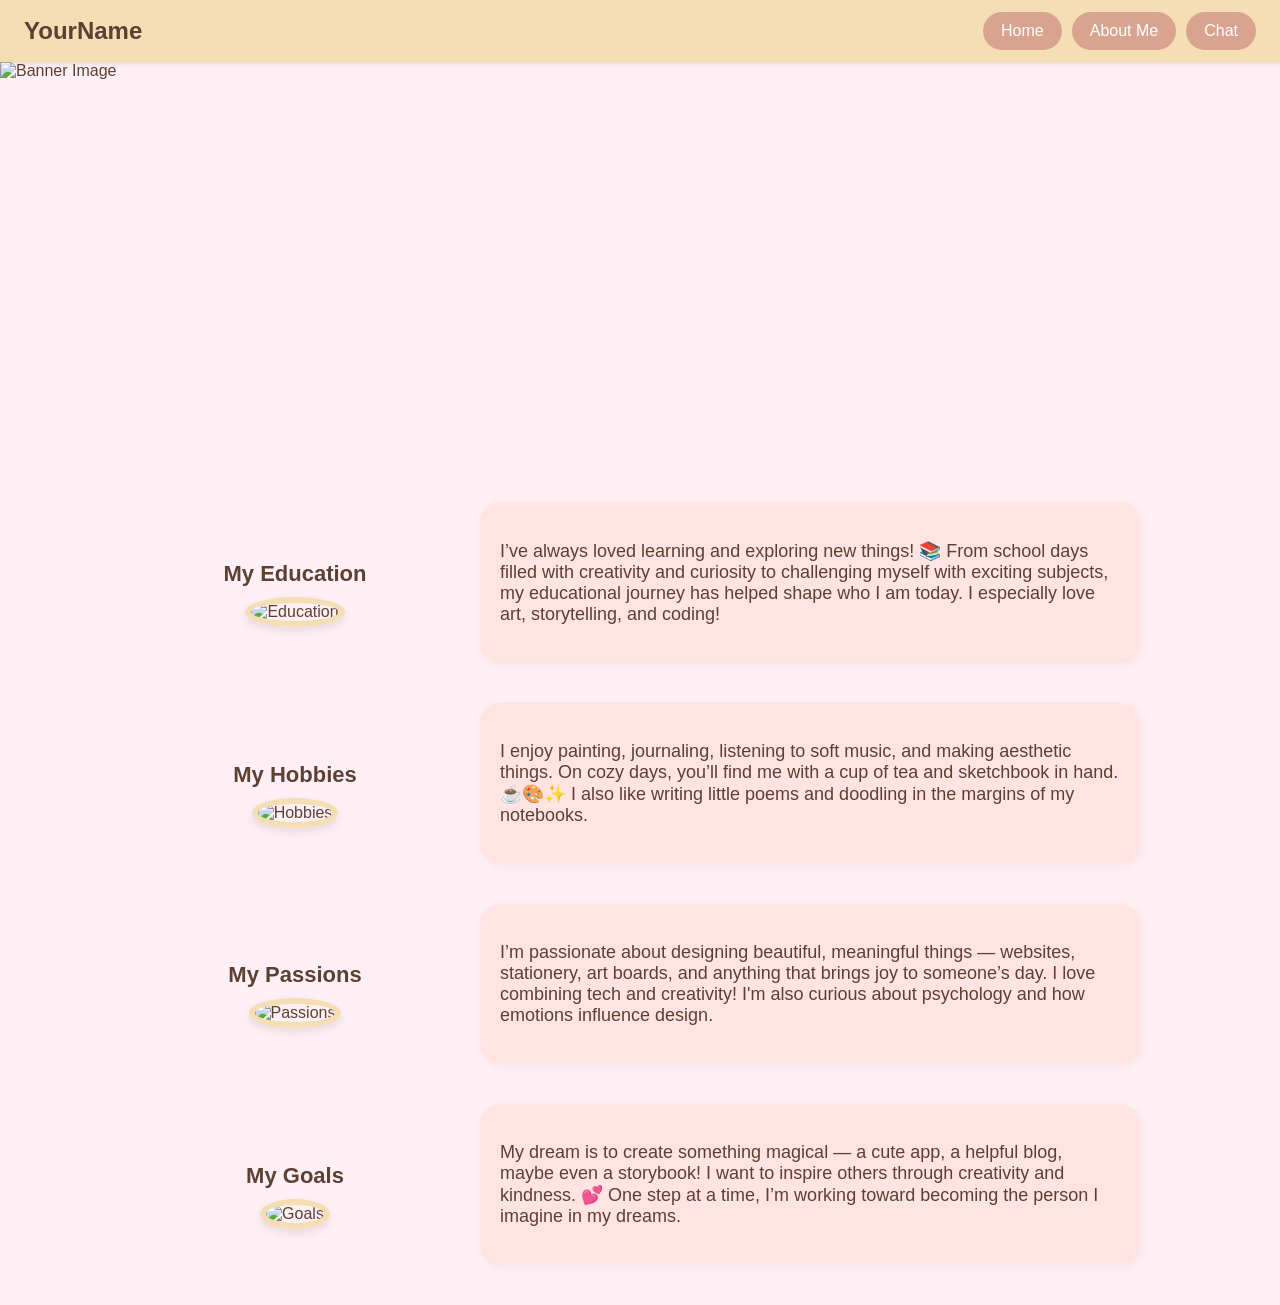
==== public/aboutme.html @ 31dcb41d "added the structure of the code. Includes home page and about me page." ====
<!DOCTYPE html>
<html lang="en">
<head>
  <meta charset="UTF-8">
  <title>About Me</title>
  <style>
    body {
      margin: 0;
      font-family: 'Comic Sans MS', cursive, sans-serif;
      background-color: #fff0f5;
      color: #5C4033;
    }

    .navbar {
      background-color: #f5deb3;
      display: flex;
      justify-content: space-between;
      align-items: center;
      padding: 12px 24px;
      box-shadow: 0 2px 4px rgba(0,0,0,0.1);
    }

    .logo {
      font-size: 24px;
      font-weight: bold;
      color: #5C4033;
    }

    .nav-buttons {
      display: flex;
      gap: 10px;
    }

    .navbar button {
      background-color: #d8a48f;
      color: white;
      border: none;
      padding: 10px 18px;
      border-radius: 20px;
      cursor: pointer;
      font-size: 16px;
    }

    .navbar button:hover {
      background-color: #c98f77;
    }

    .banner {
      width: 100%;
      height: 400px;
      object-fit: cover;
      display: block;
      margin-bottom: 40px;
    }

    .section-row {
      display: flex;
      align-items: center;
      justify-content: center;
      margin: 40px auto;
      max-width: 1000px;
      gap: 30px;
      padding: 0 20px;
    }

    .section-image-container {
      flex: 1;
      text-align: center;
    }

    .section-image-container h3 {
      margin-bottom: 10px;
      font-size: 22px;
      color: #5C4033;
    }

    .section-image {
      width: 100%;
      max-width: 250px;
      height: 250px;
      object-fit: cover;
      border-radius: 50%;
      border: 6px solid #f5deb3;
      box-shadow: 0 4px 10px rgba(0,0,0,0.1);
    }

    .section-text {
      flex: 2;
      font-size: 18px;
      background-color: #ffe4e1;
      padding: 20px;
      border-radius: 20px;
      box-shadow: 2px 2px 12px rgba(0,0,0,0.05);
    }
  </style>
</head>
<body>

  <!-- Navigation -->
  <div class="navbar">
    <div class="logo">YourName</div>
    <div class="nav-buttons">
      <button onclick="location.href='index.html'">Home</button>
      <button>About Me</button>
      <button>Chat</button>
    </div>
  </div>

  <!-- Big Banner Image -->
  <img class="banner" src="https://www.shutterstock.com/image-photo/cute-kittent-eating-his-meal-260nw-1542754199.jpg" alt="Banner Image">

  <!-- Section 1: Education -->
  <div class="section-row">
    <div class="section-image-container">
      <h3>My Education</h3>
      <img class="section-image" src="https://media.4-paws.org/f/8/0/5/f8055215b5cdc5dee5494c255ca891d7b7d33cd1/Molly_006-2829x1886-2726x1886.jpg" alt="Education">
    </div>
    <div class="section-text">
      <p>
        I’ve always loved learning and exploring new things! 📚  
        From school days filled with creativity and curiosity to challenging myself with exciting subjects,  
        my educational journey has helped shape who I am today. I especially love art, storytelling, and coding!
      </p>
    </div>
  </div>

  <!-- Section 2: Hobbies -->
  <div class="section-row">
    <div class="section-image-container">
      <h3>My Hobbies</h3>
      <img class="section-image" src="https://via.placeholder.com/250x250/ffc0cb/5C4033?text=Painting" alt="Hobbies">
    </div>
    <div class="section-text">
      <p>
        I enjoy painting, journaling, listening to soft music, and making aesthetic things.  
        On cozy days, you’ll find me with a cup of tea and sketchbook in hand. ☕🎨✨  
        I also like writing little poems and doodling in the margins of my notebooks.
      </p>
    </div>
  </div>

  <!-- Section 3: Passions -->
  <div class="section-row">
    <div class="section-image-container">
      <h3>My Passions</h3>
      <img class="section-image" src="https://via.placeholder.com/250x250/d8a48f/ffffff?text=Design" alt="Passions">
    </div>
    <div class="section-text">
      <p>
        I’m passionate about designing beautiful, meaningful things — websites, stationery, art boards,  
        and anything that brings joy to someone’s day. I love combining tech and creativity!  
        I'm also curious about psychology and how emotions influence design.
      </p>
    </div>
  </div>

  <!-- Section 4: Goals -->
  <div class="section-row">
    <div class="section-image-container">
      <h3>My Goals</h3>
      <img class="section-image" src="https://via.placeholder.com/250x250/ffe4e1/5C4033?text=Dreams" alt="Goals">
    </div>
    <div class="section-text">
      <p>
        My dream is to create something magical — a cute app, a helpful blog, maybe even a storybook!  
        I want to inspire others through creativity and kindness. 💕  
        One step at a time, I’m working toward becoming the person I imagine in my dreams.
      </p>
    </div>
  </div>

</body>
</html>
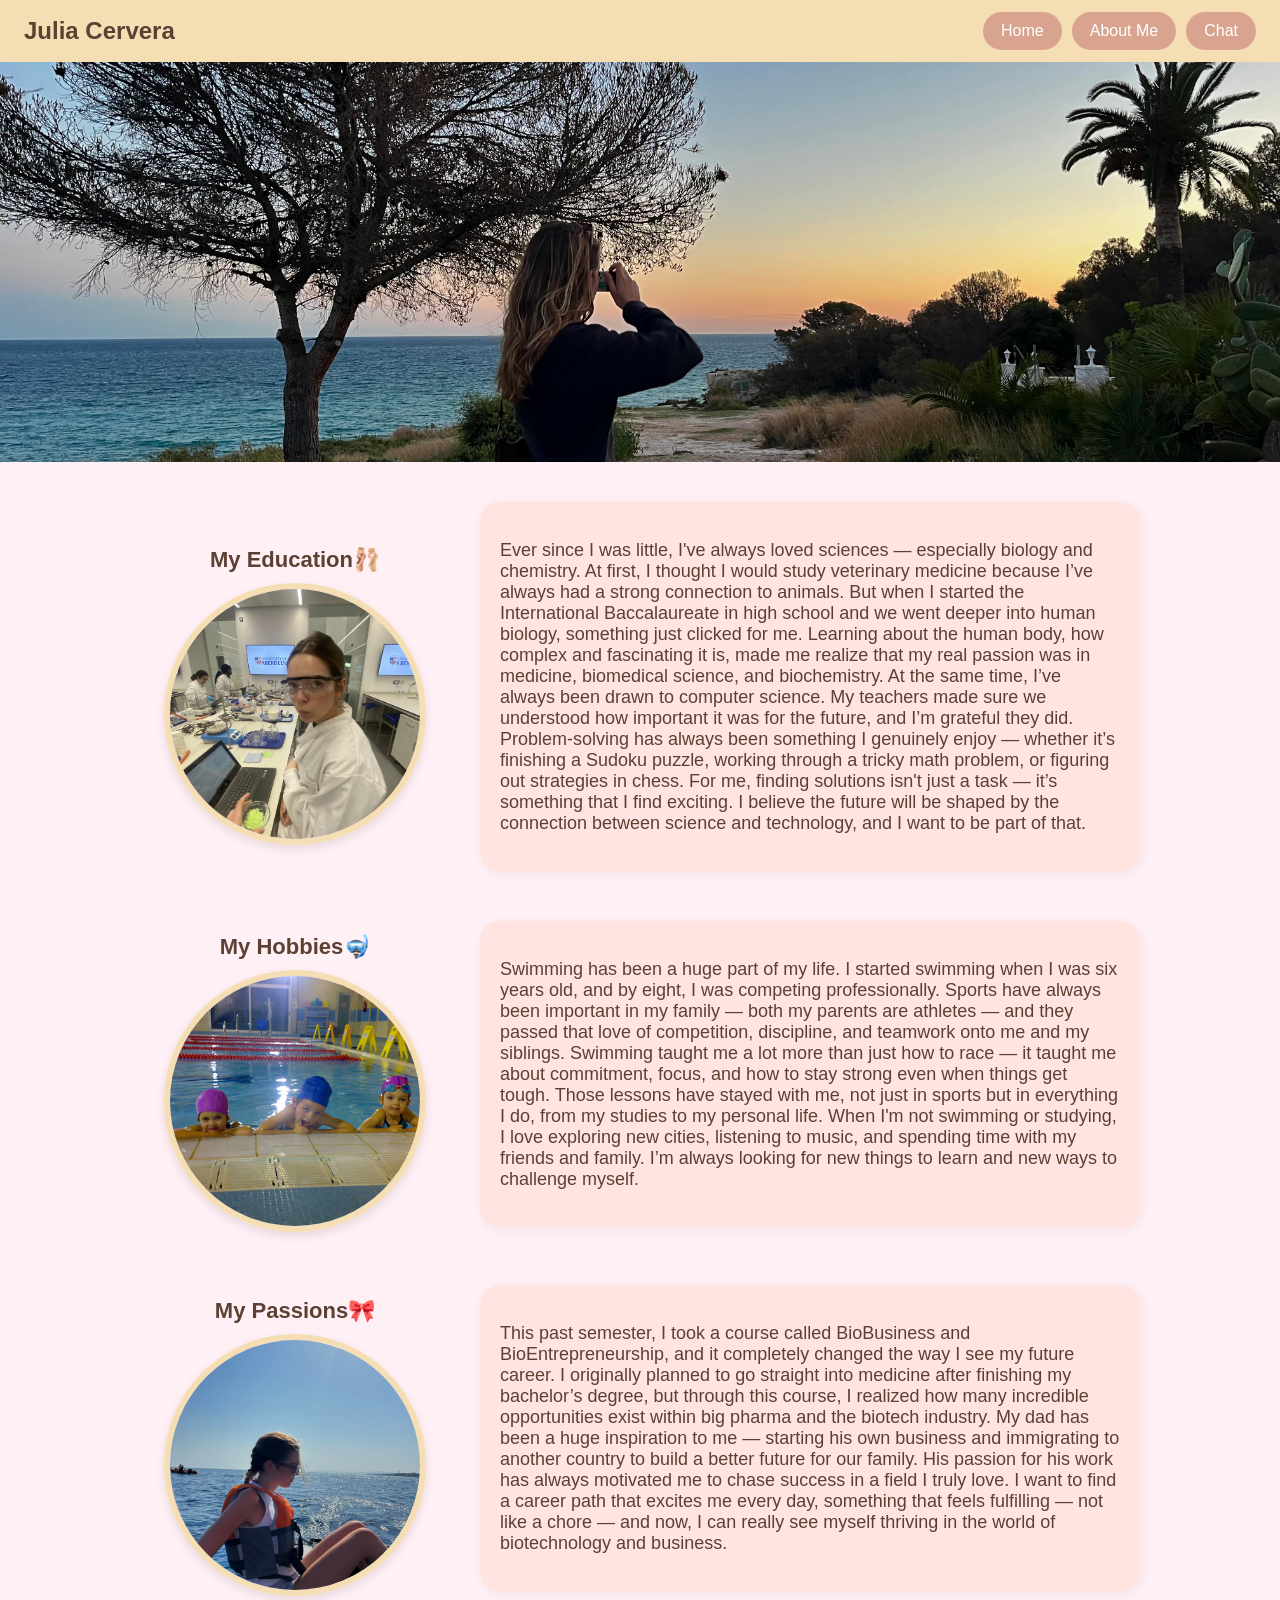
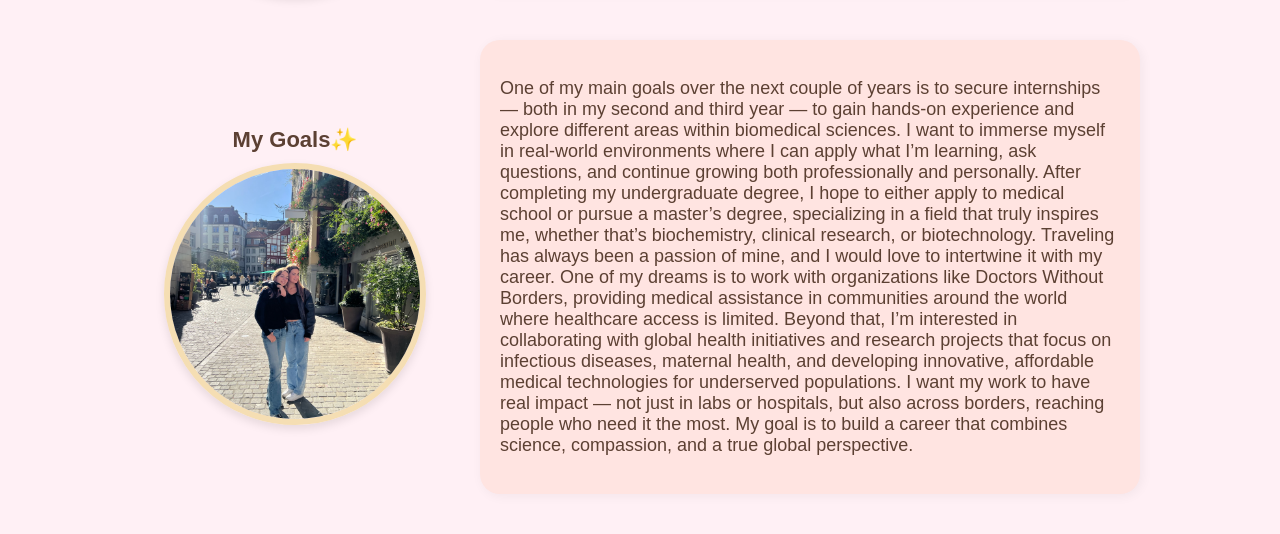
==== commit 037ca2ae: "Imporved chat since it wasn't working" ====
--- a/public/aboutme.html
+++ b/public/aboutme.html
@@ -39,6 +39,8 @@
       border-radius: 20px;
       cursor: pointer;
       font-size: 16px;
+      font-family: 'Comic Sans MS', cursive, sans-serif;
+
     }
 
     .navbar button:hover {
@@ -98,7 +100,7 @@
 
   <!-- Navigation -->
   <div class="navbar">
-    <div class="logo">YourName</div>
+    <div class="logo">Julia Cervera</div>
     <div class="nav-buttons">
       <button onclick="location.href='index.html'">Home</button>
       <button>About Me</button>
@@ -107,19 +109,25 @@
   </div>
 
   <!-- Big Banner Image -->
-  <img class="banner" src="https://www.shutterstock.com/image-photo/cute-kittent-eating-his-meal-260nw-1542754199.jpg" alt="Banner Image">
+  <img class="banner" src="images/torre banner image.jpg" alt="Banner Image">
 
   <!-- Section 1: Education -->
   <div class="section-row">
     <div class="section-image-container">
-      <h3>My Education</h3>
-      <img class="section-image" src="https://media.4-paws.org/f/8/0/5/f8055215b5cdc5dee5494c255ca891d7b7d33cd1/Molly_006-2829x1886-2726x1886.jpg" alt="Education">
+      <h3>My Education🩰</h3>
+      <img class="section-image" src="images/lab.jpg" alt="Education">
     </div>
     <div class="section-text">
       <p>
-        I’ve always loved learning and exploring new things! 📚  
-        From school days filled with creativity and curiosity to challenging myself with exciting subjects,  
-        my educational journey has helped shape who I am today. I especially love art, storytelling, and coding!
+        Ever since I was little, I've always loved sciences — especially biology and chemistry.
+        At first, I thought I would study veterinary medicine because I’ve always had a strong connection to animals.
+        But when I started the International Baccalaureate in high school and we went deeper into human biology, something just clicked for me.
+        Learning about the human body, how complex and fascinating it is, made me realize that my real passion was in medicine, biomedical science, and biochemistry.
+        At the same time, I’ve always been drawn to computer science.
+        My teachers made sure we understood how important it was for the future, and I’m grateful they did.
+        Problem-solving has always been something I genuinely enjoy — whether it’s finishing a Sudoku puzzle, working through a tricky math problem, or figuring out strategies in chess.
+        For me, finding solutions isn't just a task — it’s something that I find exciting.
+        I believe the future will be shaped by the connection between science and technology, and I want to be part of that.
       </p>
     </div>
   </div>
@@ -127,14 +135,19 @@
   <!-- Section 2: Hobbies -->
   <div class="section-row">
     <div class="section-image-container">
-      <h3>My Hobbies</h3>
-      <img class="section-image" src="https://via.placeholder.com/250x250/ffc0cb/5C4033?text=Painting" alt="Hobbies">
+      <h3>My Hobbies🤿</h3>
+      <img class="section-image" src="images/swimming 1.JPG" alt="Hobbies🤿">
     </div>
     <div class="section-text">
       <p>
-        I enjoy painting, journaling, listening to soft music, and making aesthetic things.  
-        On cozy days, you’ll find me with a cup of tea and sketchbook in hand. ☕🎨✨  
-        I also like writing little poems and doodling in the margins of my notebooks.
+        Swimming has been a huge part of my life.
+        I started swimming when I was six years old, and by eight, I was competing professionally.
+        Sports have always been important in my family — both my parents are athletes — and they passed that love of competition, discipline, and teamwork onto me and my siblings.
+        Swimming taught me a lot more than just how to race — it taught me about commitment, focus, and how to stay strong even when things get tough.
+        Those lessons have stayed with me, not just in sports but in everything I do, from my studies to my personal life.
+        When I'm not swimming or studying, I love exploring new cities, listening to music, and spending time with my friends and family.
+        I’m always looking for new things to learn and new ways to challenge myself.
+
       </p>
     </div>
   </div>
@@ -142,14 +155,17 @@
   <!-- Section 3: Passions -->
   <div class="section-row">
     <div class="section-image-container">
-      <h3>My Passions</h3>
-      <img class="section-image" src="https://via.placeholder.com/250x250/d8a48f/ffffff?text=Design" alt="Passions">
+      <h3>My Passions🎀</h3>
+      <img class="section-image" src="images/sailing.jpg" alt="Passions🎀">
     </div>
     <div class="section-text">
       <p>
-        I’m passionate about designing beautiful, meaningful things — websites, stationery, art boards,  
-        and anything that brings joy to someone’s day. I love combining tech and creativity!  
-        I'm also curious about psychology and how emotions influence design.
+        This past semester, I took a course called BioBusiness and BioEntrepreneurship, and it completely changed the way I see my future career.
+        I originally planned to go straight into medicine after finishing my bachelor’s degree, but through this course, I realized how many incredible opportunities exist within big pharma and the biotech industry.
+        My dad has been a huge inspiration to me — starting his own business and immigrating to another country to build a better future for our family.
+        His passion for his work has always motivated me to chase success in a field I truly love.
+        I want to find a career path that excites me every day, something that feels fulfilling — not like a chore — and now, I can really see myself thriving in the world of biotechnology and business.
+
       </p>
     </div>
   </div>
@@ -157,14 +173,18 @@
   <!-- Section 4: Goals -->
   <div class="section-row">
     <div class="section-image-container">
-      <h3>My Goals</h3>
-      <img class="section-image" src="https://via.placeholder.com/250x250/ffe4e1/5C4033?text=Dreams" alt="Goals">
+      <h3>My Goals✨</h3>
+      <img class="section-image" src="images/me and martina.JPG" alt="Goals✨">
     </div>
     <div class="section-text">
       <p>
-        My dream is to create something magical — a cute app, a helpful blog, maybe even a storybook!  
-        I want to inspire others through creativity and kindness. 💕  
-        One step at a time, I’m working toward becoming the person I imagine in my dreams.
+        One of my main goals over the next couple of years is to secure internships — both in my second and third year — to gain hands-on experience and explore different areas within biomedical sciences. I want to immerse myself in real-world environments where I can apply what I’m learning, ask questions, and continue growing both professionally and personally.
+        After completing my undergraduate degree, I hope to either apply to medical school or pursue a master’s degree, specializing in a field that truly inspires me, whether that’s biochemistry, clinical research, or biotechnology.
+        Traveling has always been a passion of mine, and I would love to intertwine it with my career.
+        One of my dreams is to work with organizations like Doctors Without Borders, providing medical assistance in communities around the world where healthcare access is limited.
+        Beyond that, I’m interested in collaborating with global health initiatives and research projects that focus on infectious diseases, maternal health, and developing innovative, affordable medical technologies for underserved populations.
+        I want my work to have real impact — not just in labs or hospitals, but also across borders, reaching people who need it the most. My goal is to build a career that combines science, compassion, and a true global perspective.
+
       </p>
     </div>
   </div>
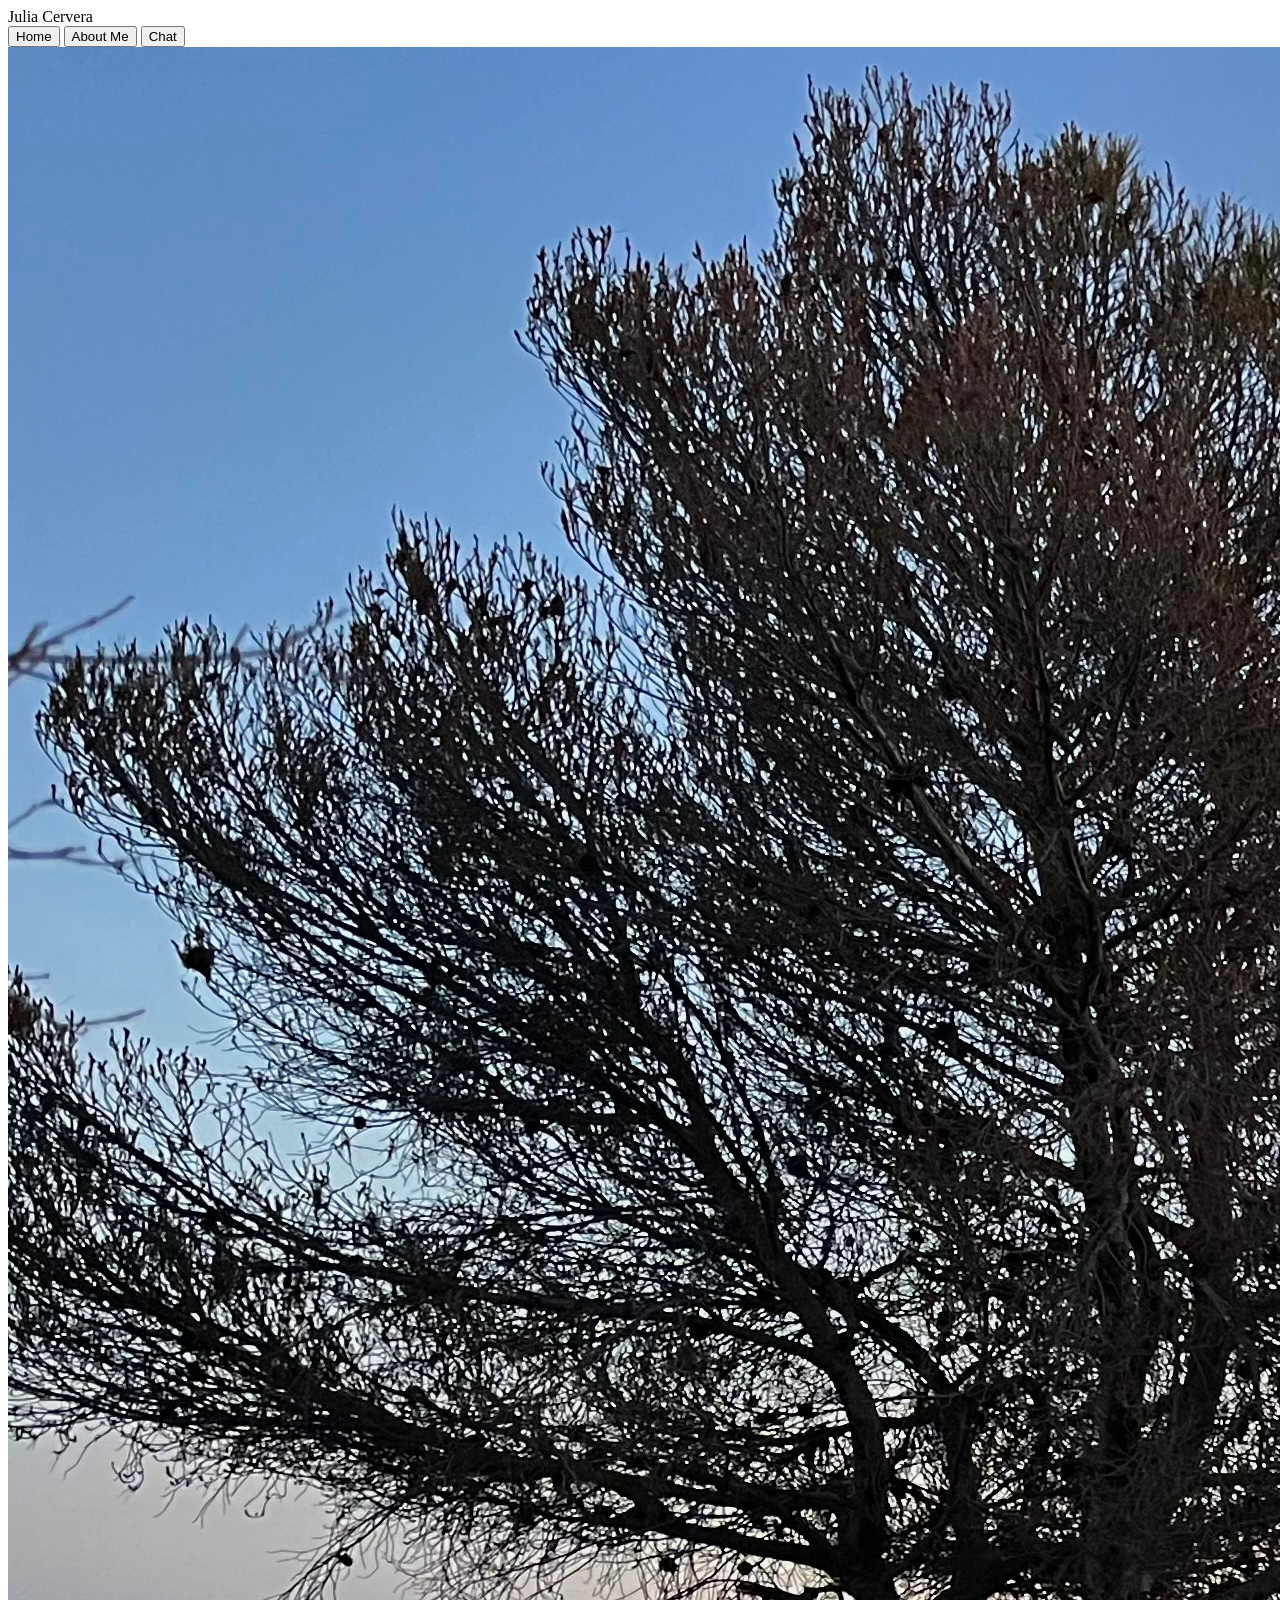
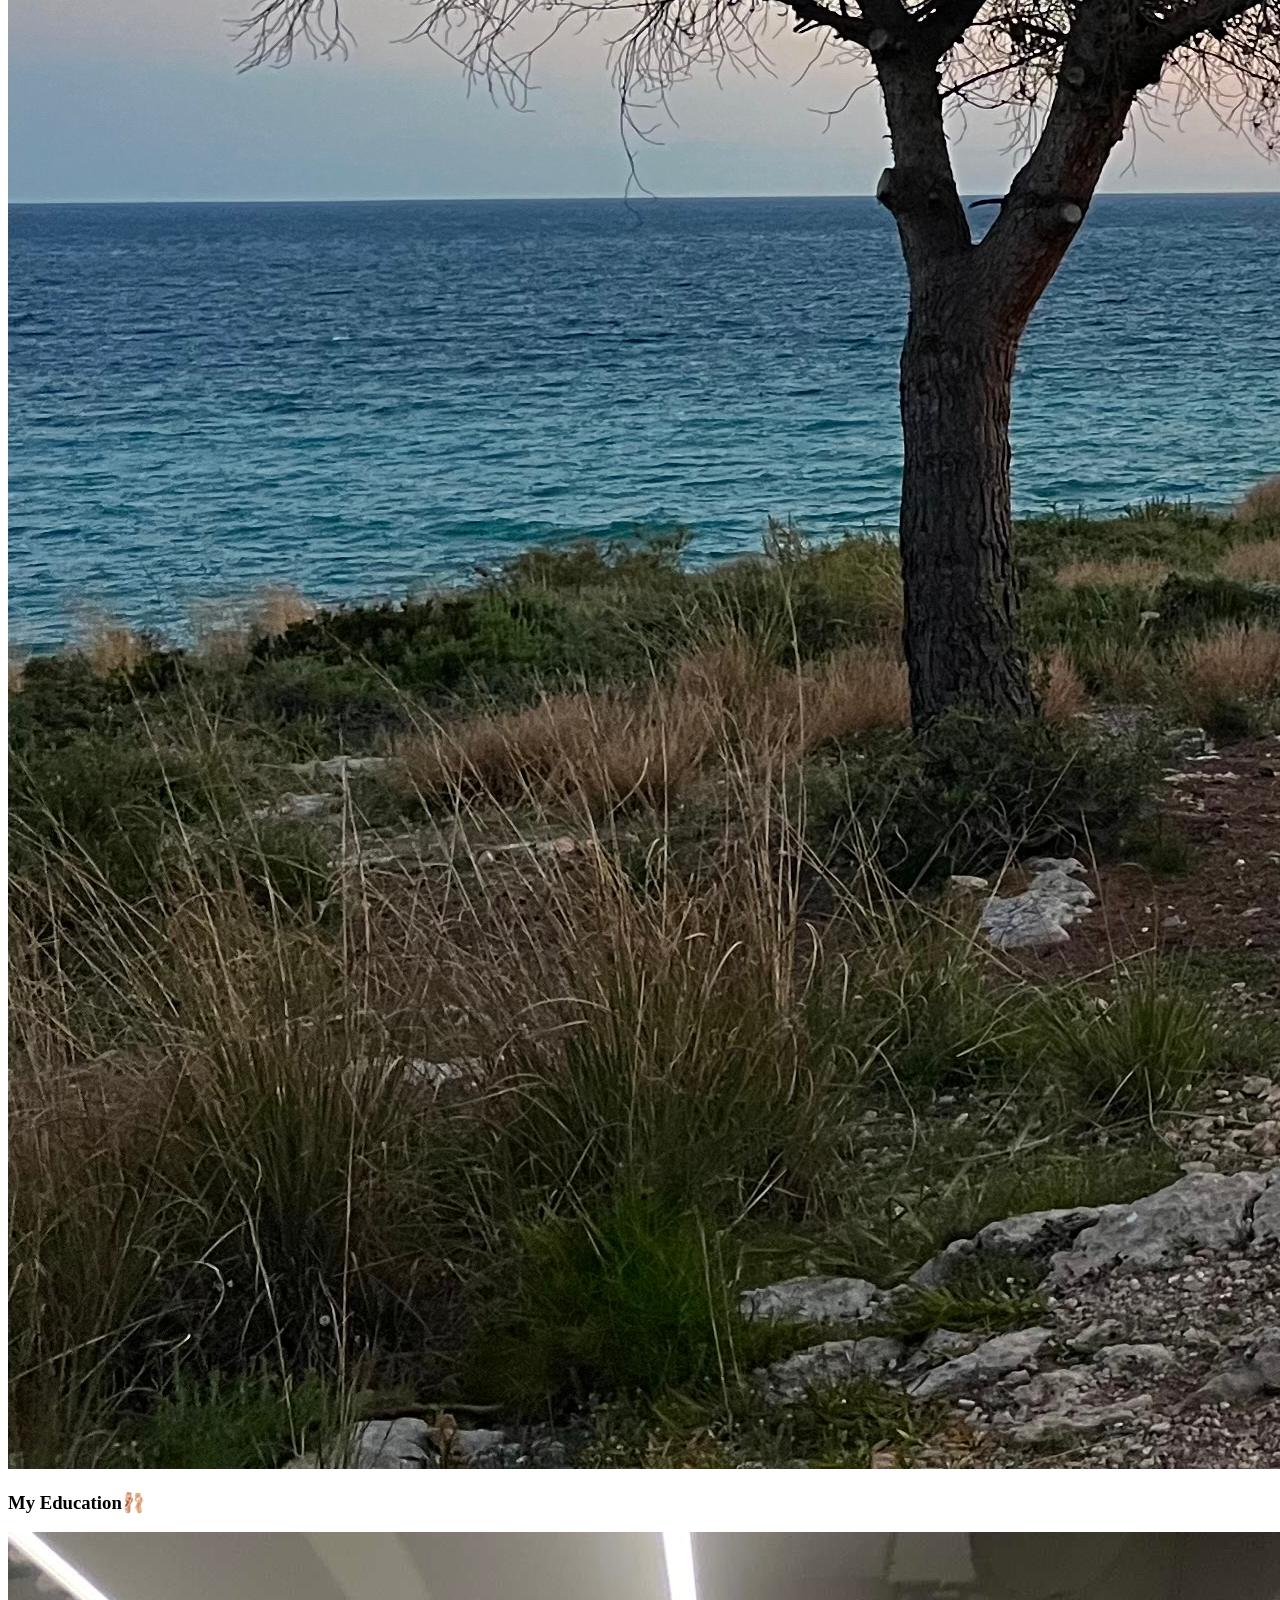
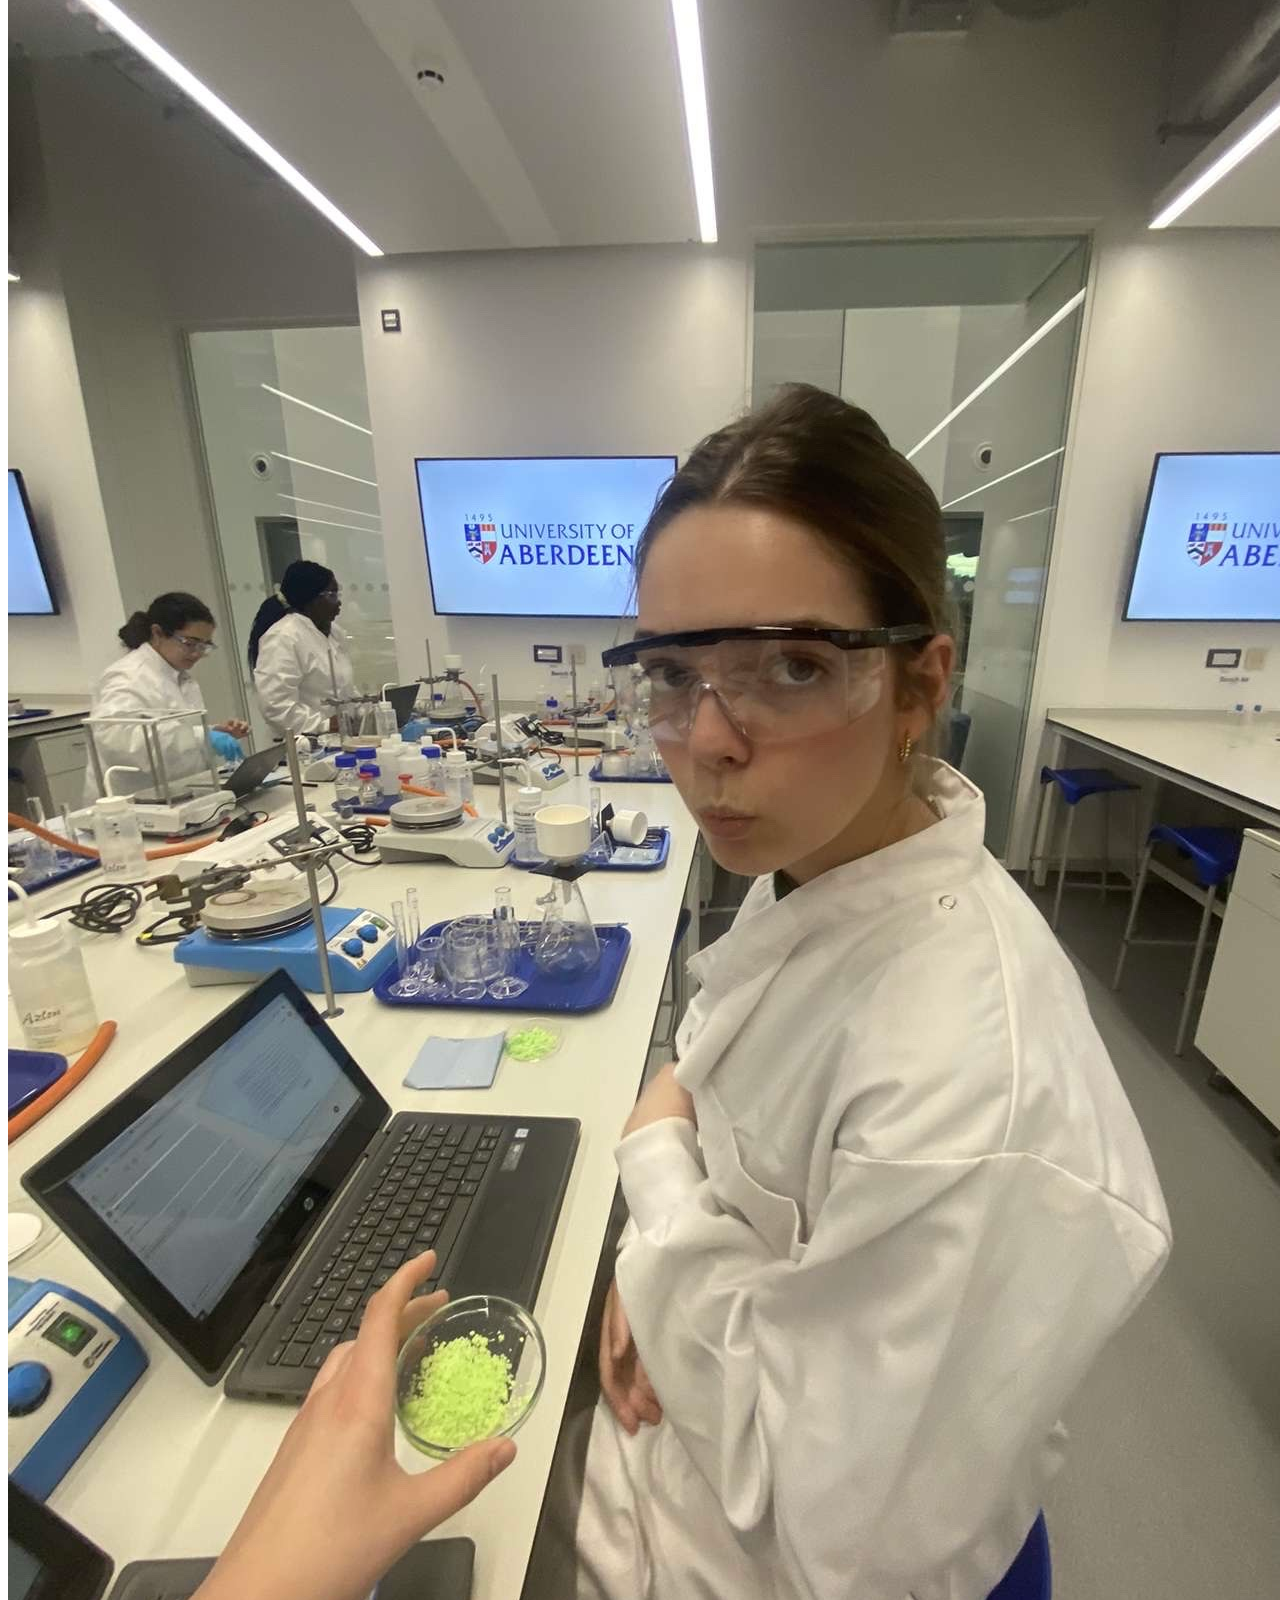
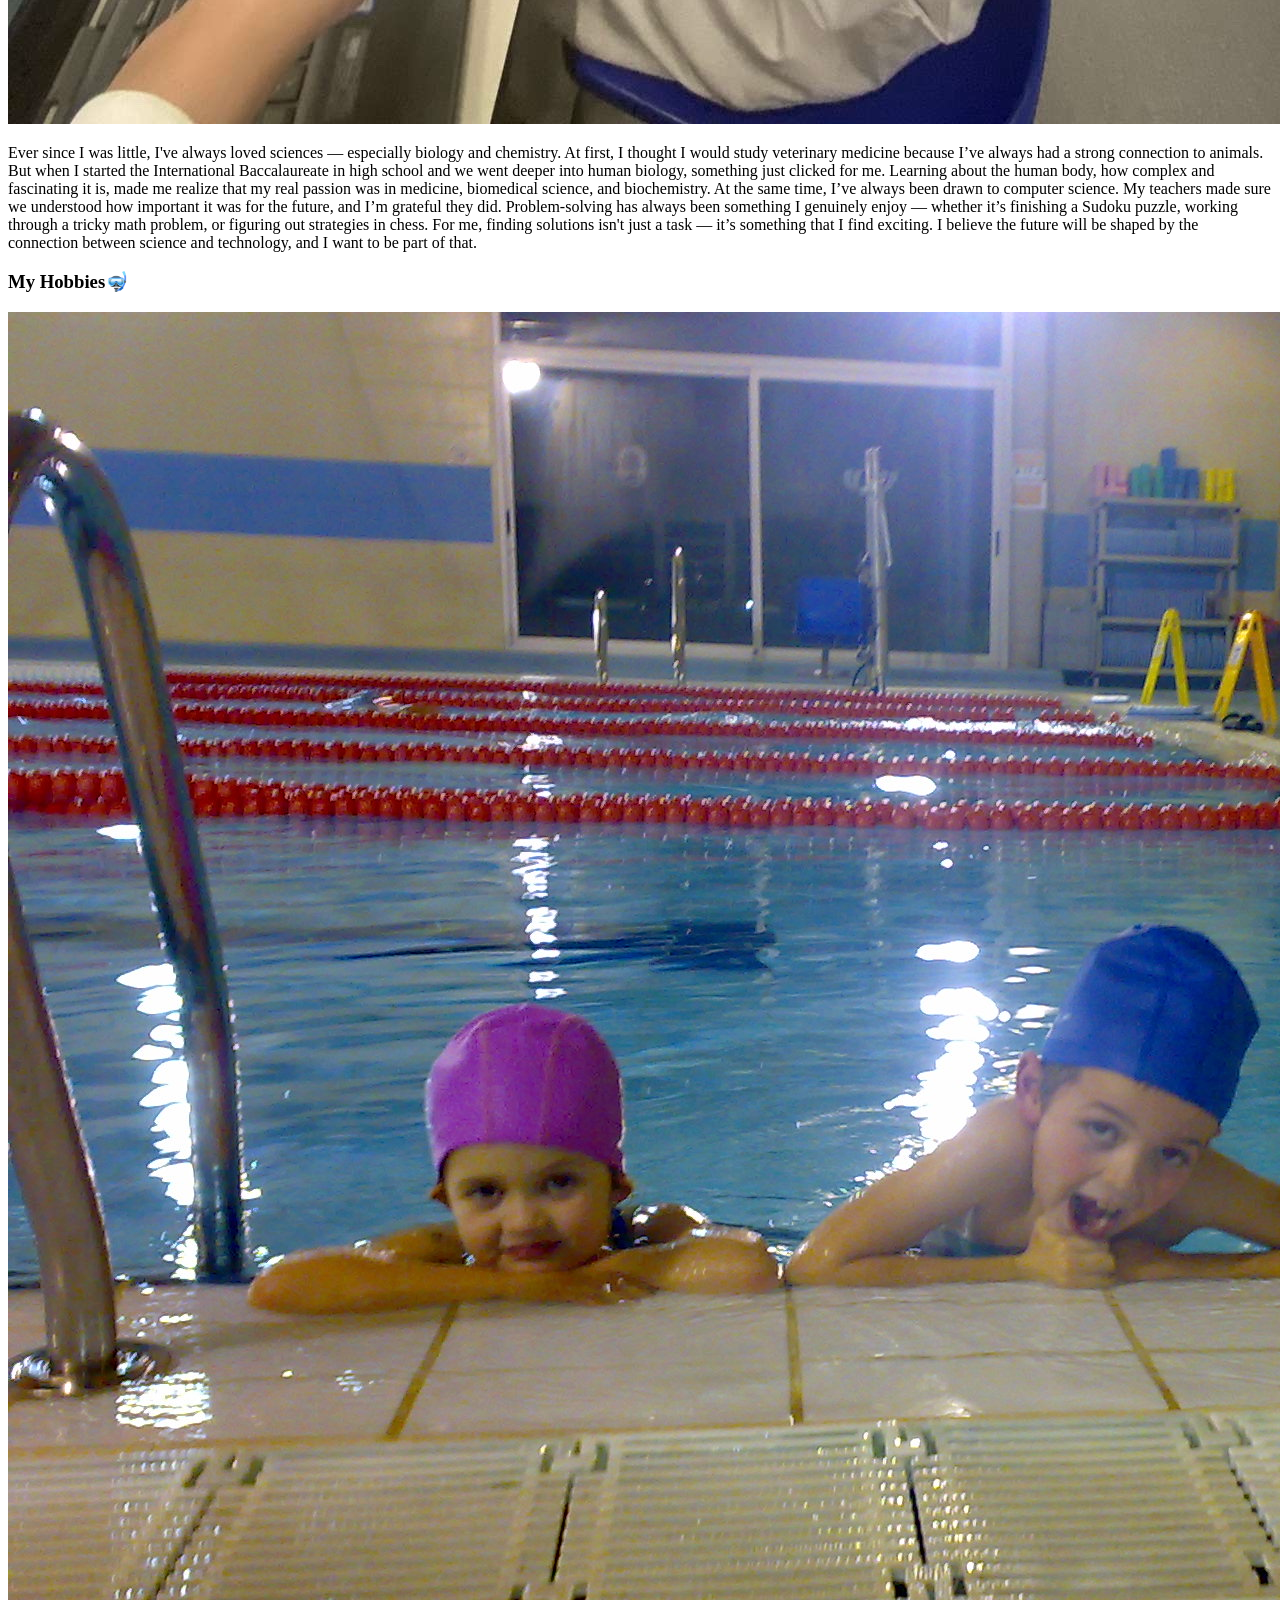
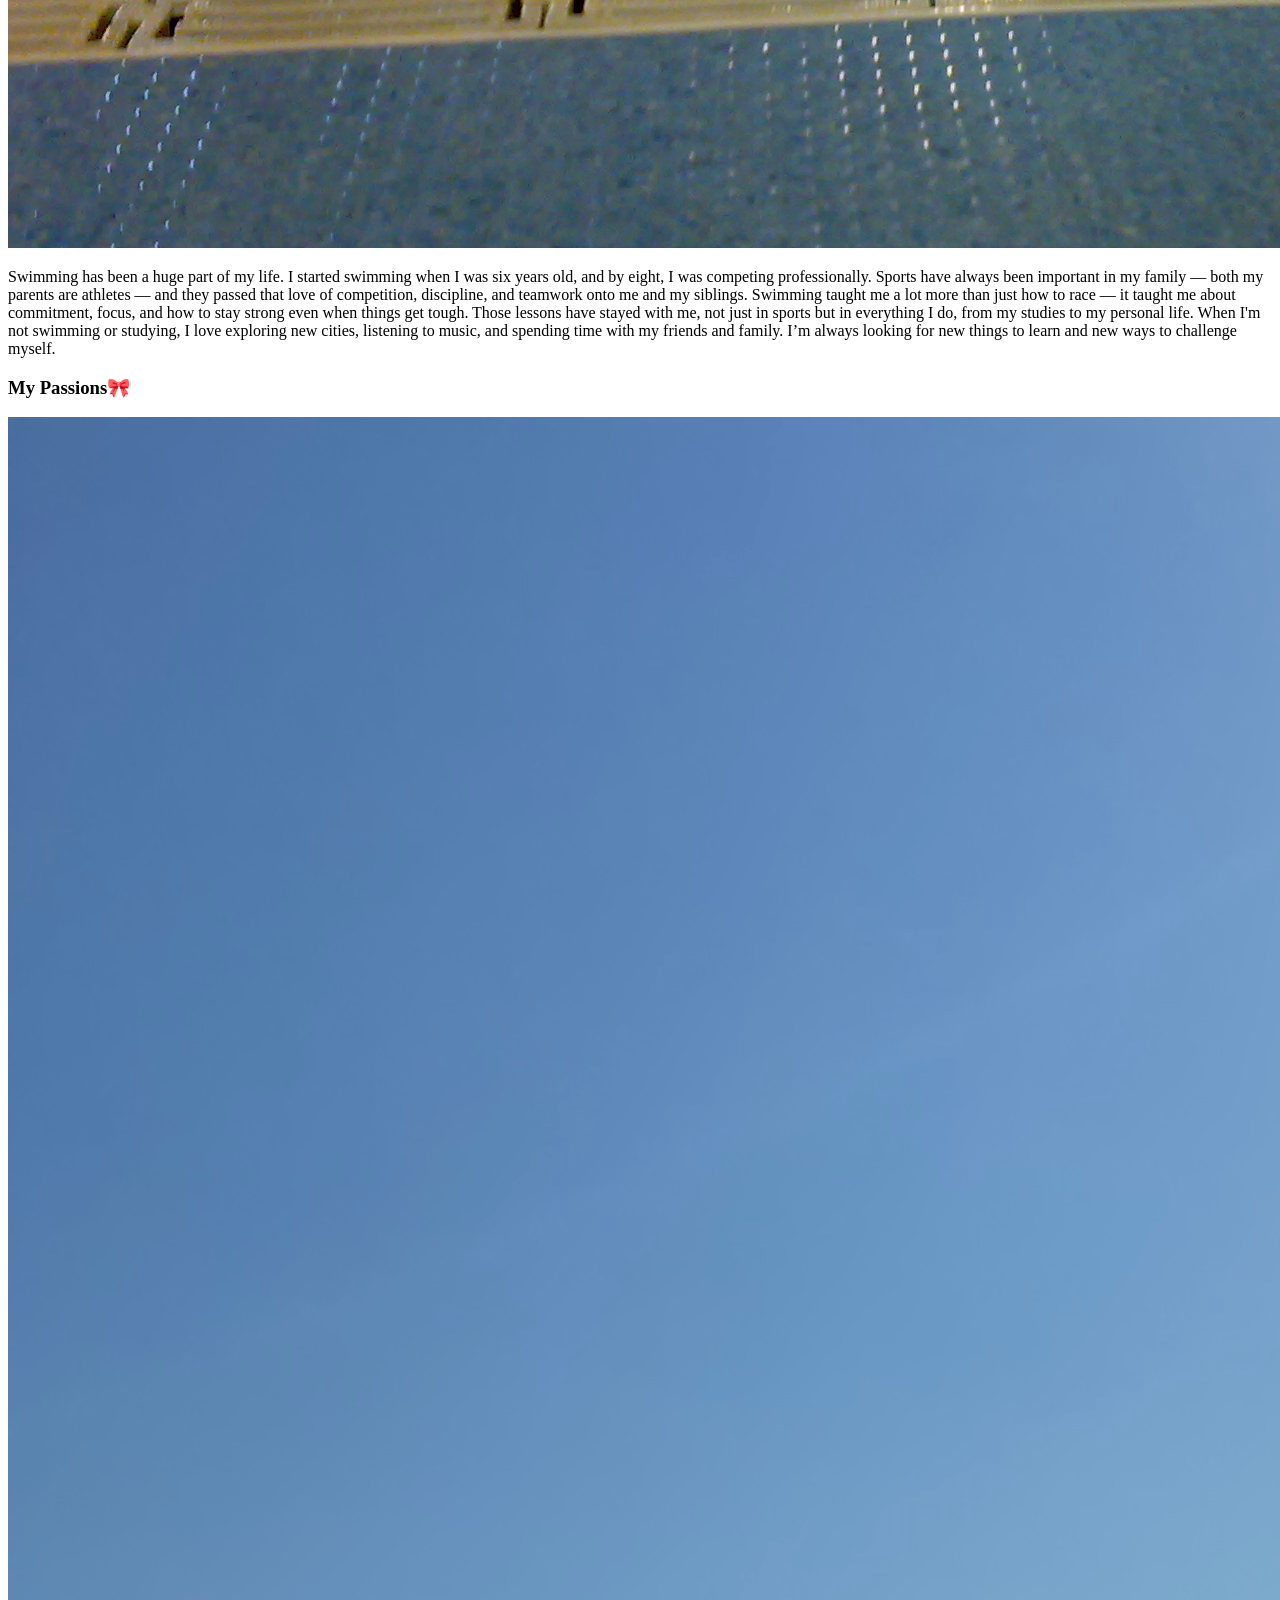
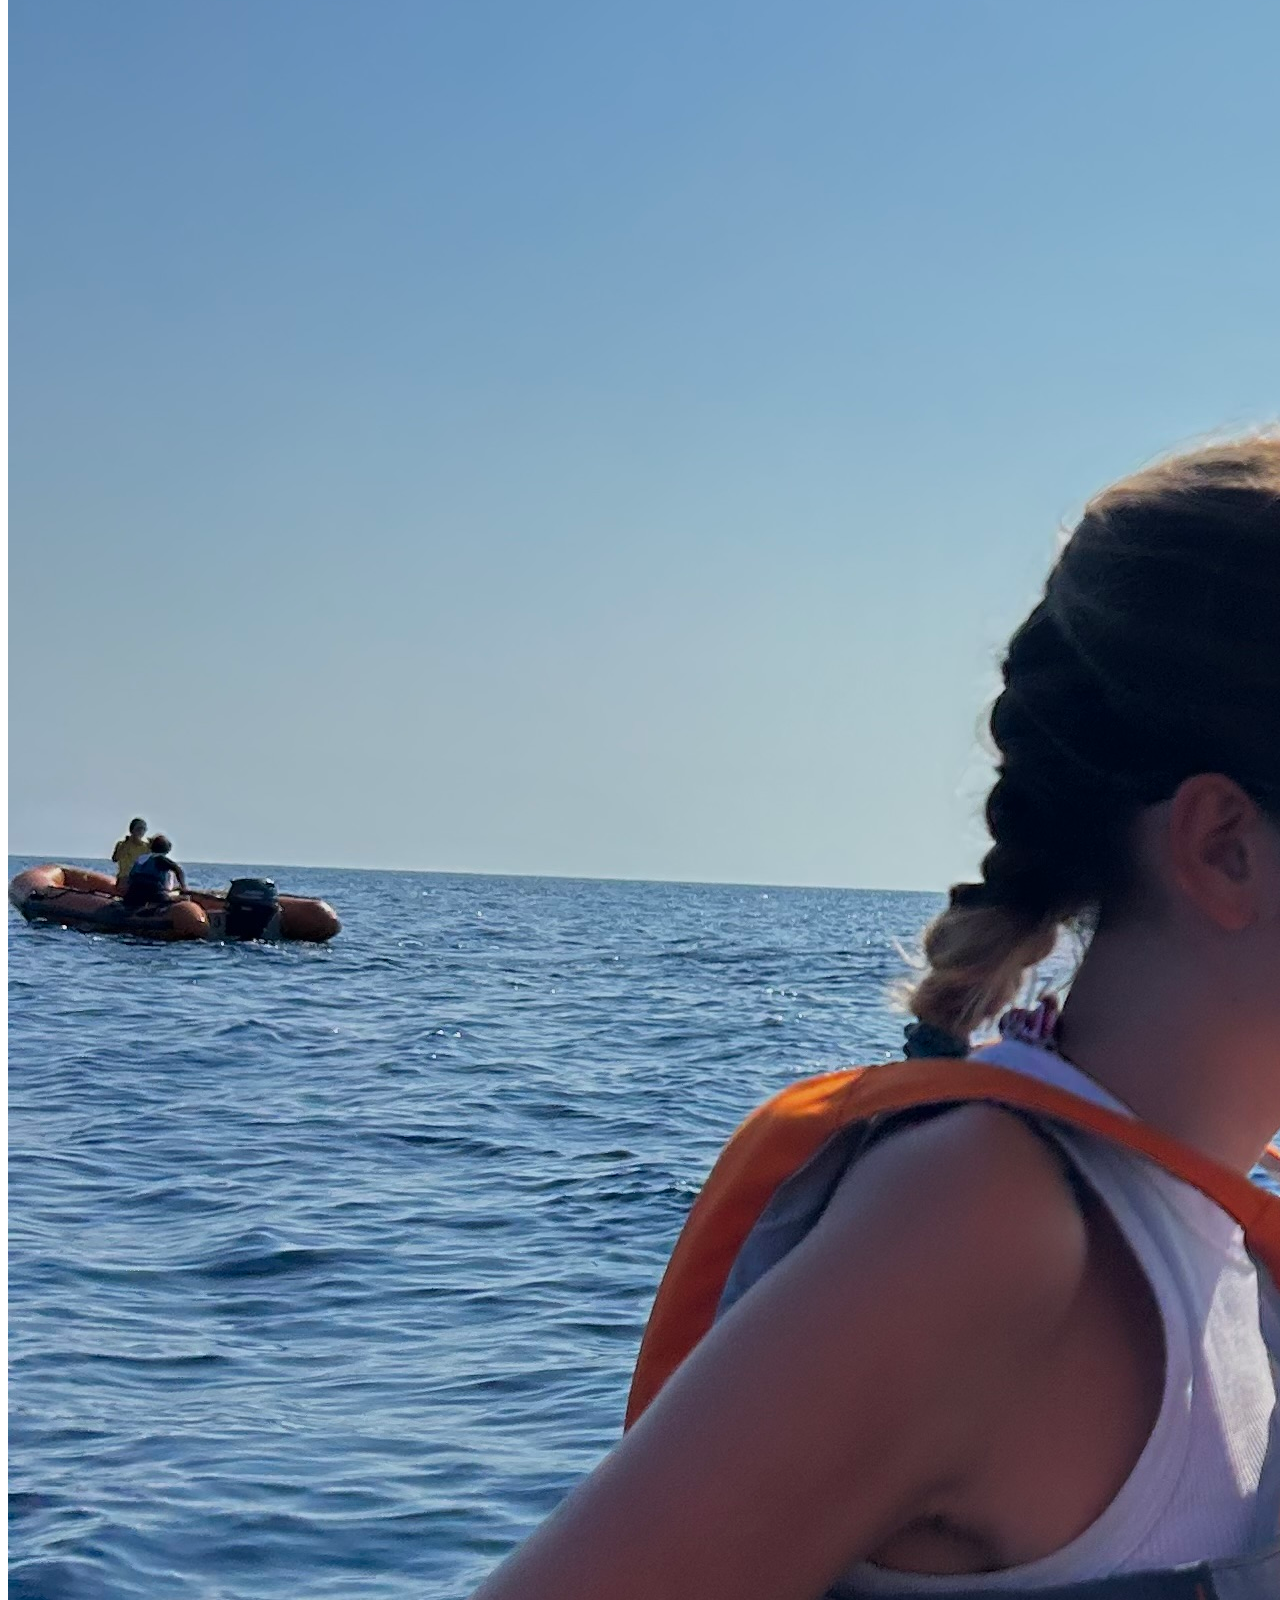
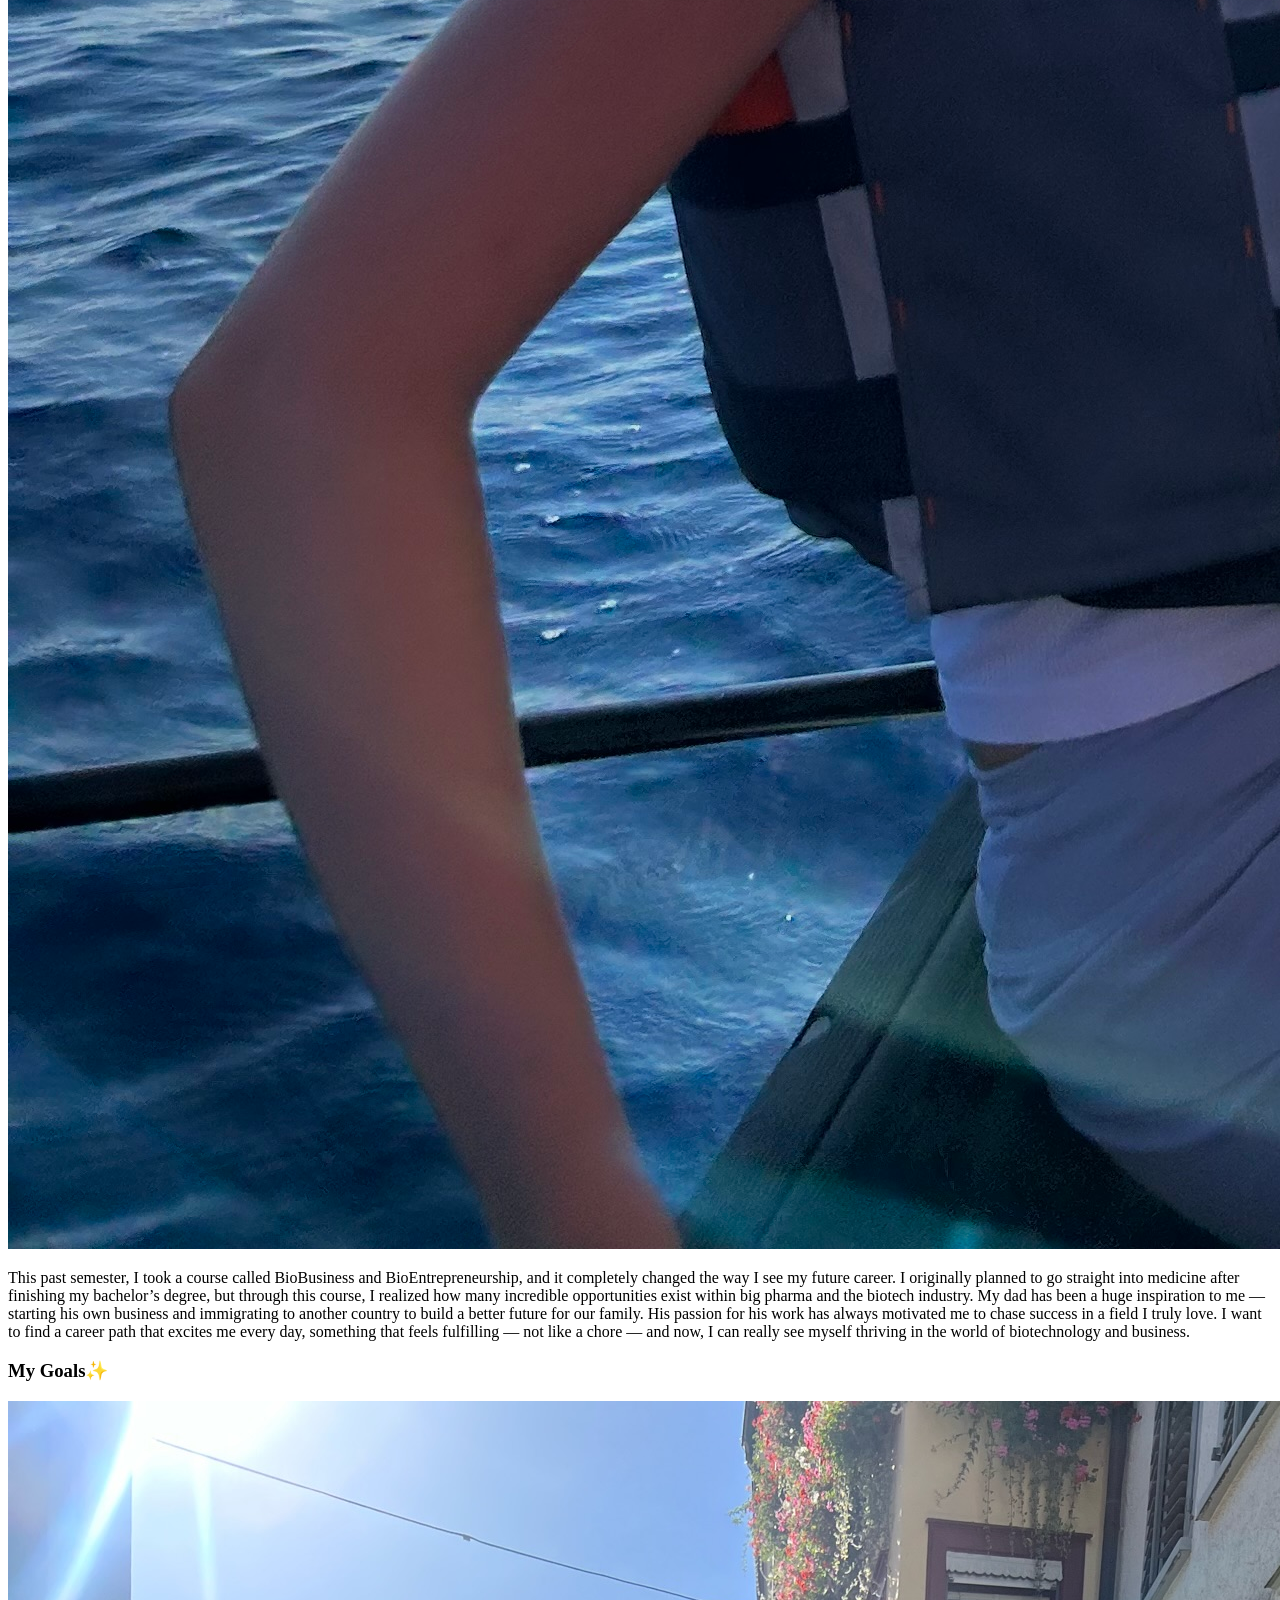
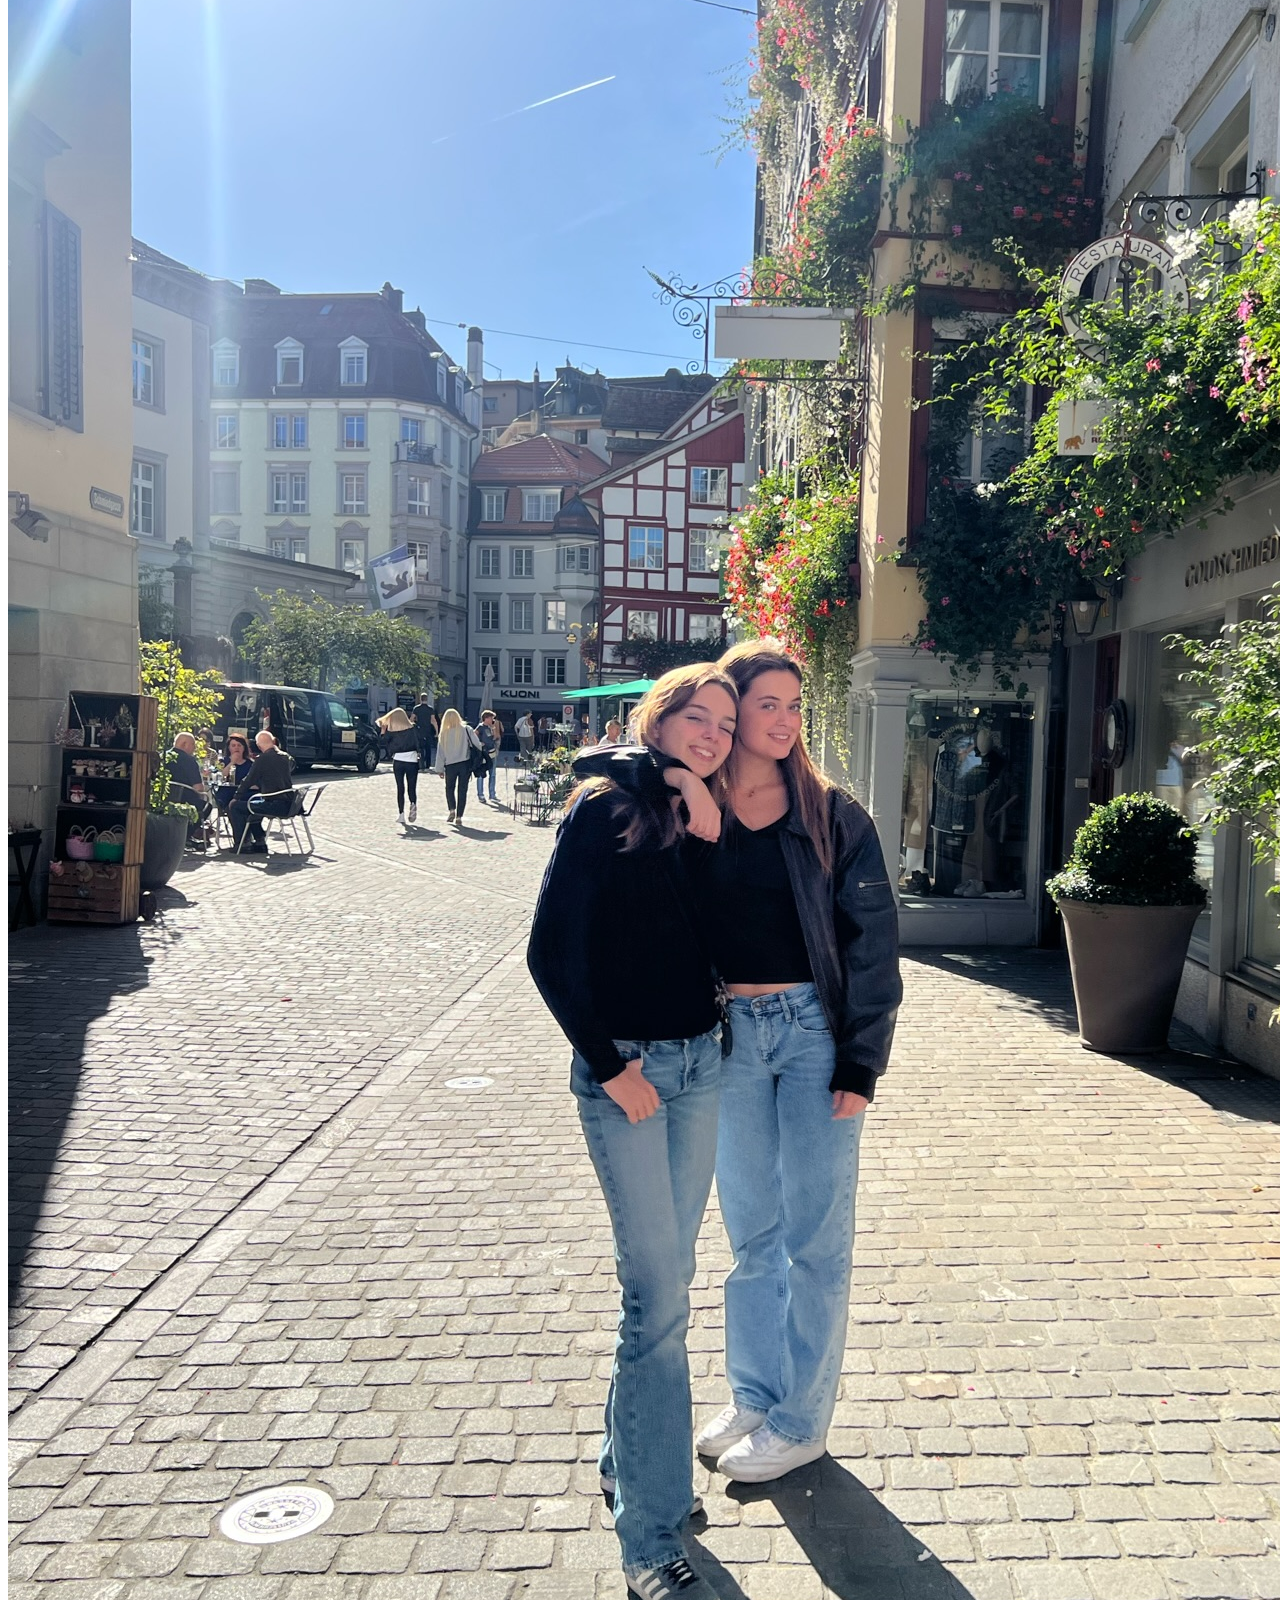
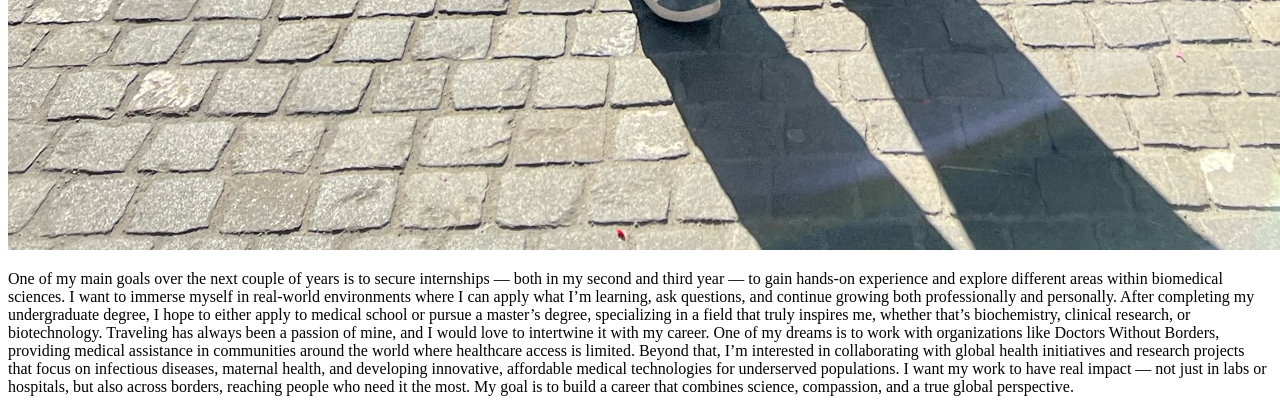
==== commit 099cf4bc: "Tried fixing the chat so there would be a seperate box to display everyone that had entered and exit" ====
--- a/public/aboutme.html
+++ b/public/aboutme.html
@@ -3,98 +3,7 @@
 <head>
   <meta charset="UTF-8">
   <title>About Me</title>
-  <style>
-    body {
-      margin: 0;
-      font-family: 'Comic Sans MS', cursive, sans-serif;
-      background-color: #fff0f5;
-      color: #5C4033;
-    }
-
-    .navbar {
-      background-color: #f5deb3;
-      display: flex;
-      justify-content: space-between;
-      align-items: center;
-      padding: 12px 24px;
-      box-shadow: 0 2px 4px rgba(0,0,0,0.1);
-    }
-
-    .logo {
-      font-size: 24px;
-      font-weight: bold;
-      color: #5C4033;
-    }
-
-    .nav-buttons {
-      display: flex;
-      gap: 10px;
-    }
-
-    .navbar button {
-      background-color: #d8a48f;
-      color: white;
-      border: none;
-      padding: 10px 18px;
-      border-radius: 20px;
-      cursor: pointer;
-      font-size: 16px;
-      font-family: 'Comic Sans MS', cursive, sans-serif;
-
-    }
-
-    .navbar button:hover {
-      background-color: #c98f77;
-    }
-
-    .banner {
-      width: 100%;
-      height: 400px;
-      object-fit: cover;
-      display: block;
-      margin-bottom: 40px;
-    }
-
-    .section-row {
-      display: flex;
-      align-items: center;
-      justify-content: center;
-      margin: 40px auto;
-      max-width: 1000px;
-      gap: 30px;
-      padding: 0 20px;
-    }
-
-    .section-image-container {
-      flex: 1;
-      text-align: center;
-    }
-
-    .section-image-container h3 {
-      margin-bottom: 10px;
-      font-size: 22px;
-      color: #5C4033;
-    }
-
-    .section-image {
-      width: 100%;
-      max-width: 250px;
-      height: 250px;
-      object-fit: cover;
-      border-radius: 50%;
-      border: 6px solid #f5deb3;
-      box-shadow: 0 4px 10px rgba(0,0,0,0.1);
-    }
-
-    .section-text {
-      flex: 2;
-      font-size: 18px;
-      background-color: #ffe4e1;
-      padding: 20px;
-      border-radius: 20px;
-      box-shadow: 2px 2px 12px rgba(0,0,0,0.05);
-    }
-  </style>
+  <link rel="stylesheet" href="/css/demo.css">
 </head>
 <body>
 
